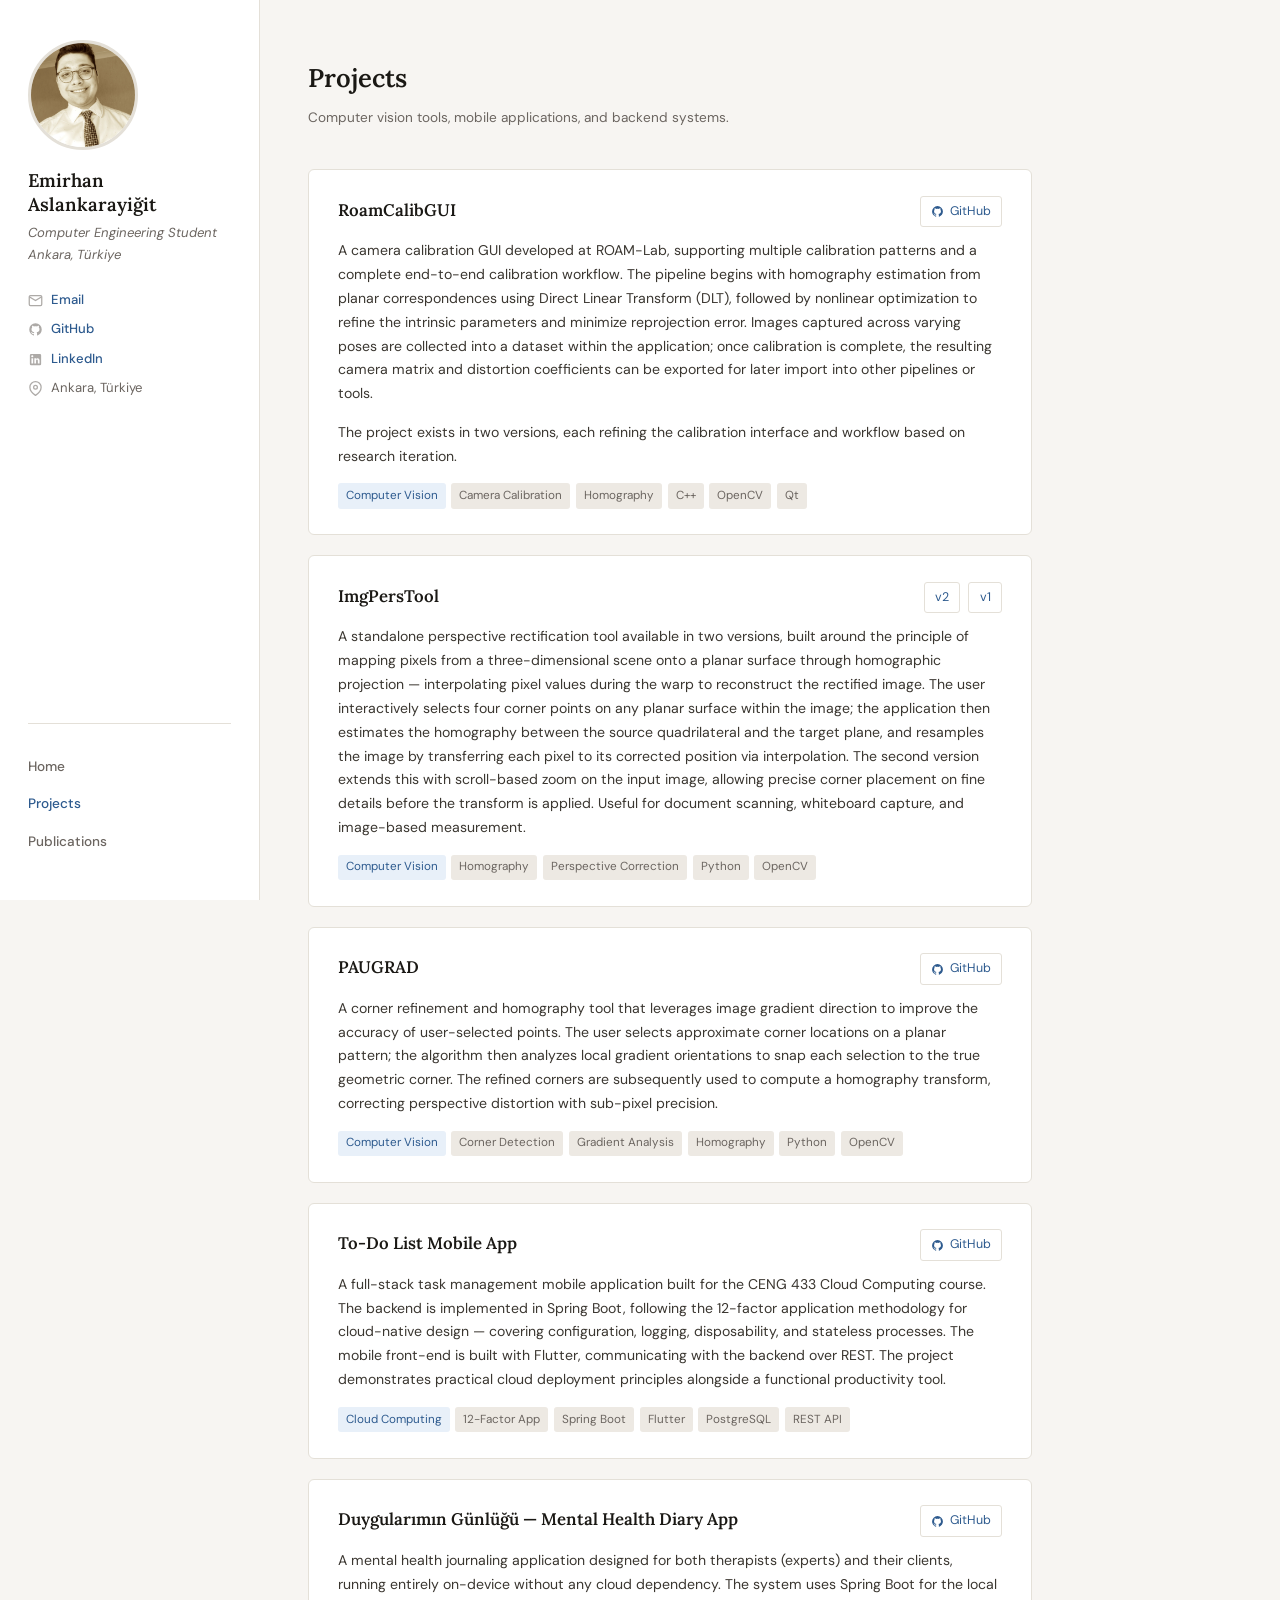
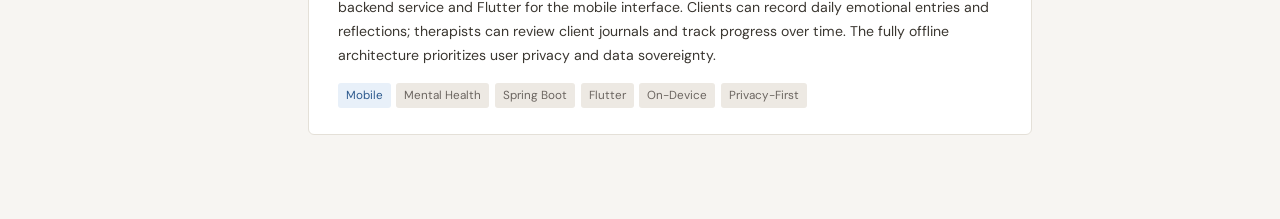
==== projects.html @ c0ad8ef3 "Update projects.html" ====
<!DOCTYPE html>
<html lang="en">
<head>
  <meta charset="UTF-8" />
  <meta name="viewport" content="width=device-width, initial-scale=1.0" />
  <title>Projects — Emirhan Aslankarayiğit</title>
  <link rel="preconnect" href="https://fonts.googleapis.com" />
  <link href="https://fonts.googleapis.com/css2?family=Lora:ital,wght@0,400;0,600;1,400&family=DM+Sans:wght@300;400;500&display=swap" rel="stylesheet" />
  <style>
    *, *::before, *::after { box-sizing: border-box; margin: 0; padding: 0; }

    :root {
      --bg: #f7f5f2;
      --surface: #ffffff;
      --border: #e4e0d8;
      --text: #1a1814;
      --muted: #6b6560;
      --accent: #2d5a8e;
      --accent-light: #e8f0f9;
      --tag-bg: #ede9e3;
      --radius: 6px;
      --sidebar-w: 260px;
    }

    html { scroll-behavior: smooth; }

    body {
      font-family: 'DM Sans', sans-serif;
      background: var(--bg);
      color: var(--text);
      font-size: 15px;
      line-height: 1.7;
    }

    .layout {
      display: grid;
      grid-template-columns: var(--sidebar-w) 1fr;
      min-height: 100vh;
    }

    /* Sidebar */
    .sidebar {
      position: sticky;
      top: 0;
      height: 100vh;
      overflow-y: auto;
      background: var(--surface);
      border-right: 1px solid var(--border);
      padding: 2.5rem 1.75rem;
      display: flex;
      flex-direction: column;
    }

    .profile-photo {
      width: 110px;
      height: 110px;
      border-radius: 50%;
      object-fit: cover;
      object-position: top center;
      border: 3px solid var(--border);
      margin-bottom: 1.2rem;
    }

    .profile-photo-placeholder {
      width: 110px;
      height: 110px;
      border-radius: 50%;
      background: var(--tag-bg);
      border: 3px solid var(--border);
      margin-bottom: 1.2rem;
      display: flex;
      align-items: center;
      justify-content: center;
      font-size: 2rem;
      color: var(--muted);
    }

    .sidebar h1 {
      font-family: 'Lora', serif;
      font-size: 1.15rem;
      font-weight: 600;
      line-height: 1.3;
      margin-bottom: 0.3rem;
    }

    .sidebar .role {
      font-size: 0.82rem;
      color: var(--muted);
      margin-bottom: 1.4rem;
      font-style: italic;
    }

    .sidebar-links {
      list-style: none;
      margin-bottom: 2rem;
      display: flex;
      flex-direction: column;
      gap: 0.45rem;
    }

    .sidebar-links li {
      display: flex;
      align-items: center;
      gap: 0.5rem;
      font-size: 0.82rem;
      color: var(--muted);
    }

    .sidebar-links li a {
      color: var(--accent);
      text-decoration: none;
      font-weight: 500;
    }
    .sidebar-links li a:hover { text-decoration: underline; }
    .sidebar-links .icon { width: 15px; flex-shrink: 0; opacity: 0.55; }

    .nav {
      margin-top: auto;
      padding-top: 1.5rem;
      border-top: 1px solid var(--border);
    }

    .nav a {
      display: block;
      padding: 0.45rem 0;
      font-size: 0.85rem;
      font-weight: 500;
      color: var(--muted);
      text-decoration: none;
      transition: color 0.2s;
    }
    .nav a:hover, .nav a.active { color: var(--accent); }

    /* Main */
    main { padding: 3.5rem 3rem 4rem; max-width: 820px; }

    .page-title {
      font-family: 'Lora', serif;
      font-size: 1.6rem;
      font-weight: 600;
      margin-bottom: 0.4rem;
    }

    .page-subtitle {
      font-size: 0.85rem;
      color: var(--muted);
      margin-bottom: 2.5rem;
    }

    /* Project cards */
    .project {
      background: var(--surface);
      border: 1px solid var(--border);
      border-radius: var(--radius);
      padding: 1.6rem 1.8rem;
      margin-bottom: 1.25rem;
      scroll-margin-top: 2rem;
      transition: border-color 0.2s;
    }
    .project:hover { border-color: #c0bbb3; }

    .project-header {
      display: flex;
      align-items: flex-start;
      justify-content: space-between;
      gap: 1rem;
      margin-bottom: 0.75rem;
    }

    .project-title {
      font-family: 'Lora', serif;
      font-size: 1.05rem;
      font-weight: 600;
    }

    .project-github {
      flex-shrink: 0;
      display: flex;
      align-items: center;
      gap: 0.35rem;
      font-size: 0.78rem;
      color: var(--accent);
      text-decoration: none;
      border: 1px solid var(--border);
      border-radius: 3px;
      padding: 0.25rem 0.65rem;
      transition: border-color 0.2s, background 0.2s;
    }
    .project-github:hover { border-color: var(--accent); background: var(--accent-light); }

    .project-desc {
      font-size: 0.88rem;
      color: #3a3630;
      line-height: 1.7;
      margin-bottom: 0.9rem;
    }

    .project-tags {
      display: flex;
      flex-wrap: wrap;
      gap: 0.35rem;
    }

    .tag {
      background: var(--tag-bg);
      color: var(--muted);
      font-size: 0.73rem;
      padding: 0.18rem 0.5rem;
      border-radius: 3px;
    }

    .tag.accent {
      background: var(--accent-light);
      color: var(--accent);
    }

    .version-links {
      margin-top: 0.7rem;
      display: flex;
      gap: 0.5rem;
      flex-wrap: wrap;
    }

    .version-link {
      font-size: 0.77rem;
      color: var(--accent);
      text-decoration: none;
      border: 1px solid var(--border);
      padding: 0.2rem 0.55rem;
      border-radius: 3px;
      transition: border-color 0.2s;
    }
    .version-link:hover { border-color: var(--accent); }

    /* Responsive */
    @media (max-width: 780px) {
      .layout { grid-template-columns: 1fr; }
      .sidebar {
        position: static;
        height: auto;
        border-right: none;
        border-bottom: 1px solid var(--border);
        flex-direction: row;
        flex-wrap: wrap;
        align-items: center;
        gap: 1rem;
        padding: 1.5rem;
      }
      .nav { margin-top: 0; padding-top: 0; border-top: none; display: flex; gap: 1rem; flex-wrap: wrap; }
      main { padding: 2rem 1.5rem; }
    }
  </style>
</head>
<body>
<div class="layout">

  <aside class="sidebar">
    <img src="Photo.jpg" alt="Emirhan Aslankarayiğit" class="profile-photo"
         onerror="this.style.display='none'; document.getElementById('photo-placeholder').style.display='flex';" />
    <div class="profile-photo-placeholder" id="photo-placeholder" style="display:none;">E</div>

    <h1>Emirhan Aslankarayiğit</h1>
    <p class="role">Computer Engineering Student<br>Ankara, Türkiye</p>

    <ul class="sidebar-links">
      <li>
        <svg class="icon" viewBox="0 0 24 24" fill="none" stroke="currentColor" stroke-width="2"><path d="M20 4H4c-1.1 0-2 .9-2 2v12c0 1.1.9 2 2 2h16c1.1 0 2-.9 2-2V6c0-1.1-.9-2-2-2z"/><polyline points="22,6 12,12 2,6"/></svg>
        <a href="mailto:aslankarayigitemirhan@gmail.com">Email</a>
      </li>
      <li>
        <svg class="icon" viewBox="0 0 24 24" fill="currentColor"><path d="M12 2A10 10 0 002 12c0 4.42 2.87 8.17 6.84 9.5.5.08.66-.23.66-.5v-1.69c-2.77.6-3.36-1.34-3.36-1.34-.46-1.16-1.11-1.47-1.11-1.47-.91-.62.07-.6.07-.6 1 .07 1.53 1.03 1.53 1.03.87 1.52 2.34 1.07 2.91.83.09-.65.35-1.09.63-1.34-2.22-.25-4.55-1.11-4.55-4.92 0-1.11.38-2 1.03-2.71-.1-.25-.45-1.29.1-2.64 0 0 .84-.27 2.75 1.02.79-.22 1.65-.33 2.5-.33.85 0 1.71.11 2.5.33 1.91-1.29 2.75-1.02 2.75-1.02.55 1.35.2 2.39.1 2.64.65.71 1.03 1.6 1.03 2.71 0 3.82-2.34 4.66-4.57 4.91.36.31.69.92.69 1.85V21c0 .27.16.59.67.5C19.14 20.16 22 16.42 22 12A10 10 0 0012 2z"/></svg>
        <a href="https://github.com/aslankarayigitemirhan" target="_blank">GitHub</a>
      </li>
      <li>
        <svg class="icon" viewBox="0 0 24 24" fill="currentColor"><path d="M19 3a2 2 0 012 2v14a2 2 0 01-2 2H5a2 2 0 01-2-2V5a2 2 0 012-2h14m-.5 15.5v-5.3a3.26 3.26 0 00-3.26-3.26c-.85 0-1.84.52-2.32 1.3v-1.11h-2.79v8.37h2.79v-4.93c0-.77.62-1.4 1.39-1.4a1.4 1.4 0 011.4 1.4v4.93h2.79M6.88 8.56a1.68 1.68 0 001.68-1.68c0-.93-.75-1.69-1.68-1.69a1.69 1.69 0 00-1.69 1.69c0 .93.76 1.68 1.69 1.68m1.39 9.94v-8.37H5.5v8.37h2.77z"/></svg>
        <a href="https://linkedin.com/in/aslankarayigitemirhan" target="_blank">LinkedIn</a>
      </li>
      <li>
        <svg class="icon" viewBox="0 0 24 24" fill="none" stroke="currentColor" stroke-width="2"><path d="M21 10c0 7-9 13-9 13s-9-6-9-13a9 9 0 0118 0z"/><circle cx="12" cy="10" r="3"/></svg>
        Ankara, Türkiye
      </li>
    </ul>

    <nav class="nav">
      <a href="index.html">Home</a>
      <a href="projects.html" class="active">Projects</a>
      <a href="publications.html">Publications</a>
    </nav>
  </aside>

  <main>
    <h1 class="page-title">Projects</h1>
    <p class="page-subtitle">Computer vision tools, mobile applications, and backend systems.</p>

    <!-- RoamCalibGUI -->
    <div class="project" id="roamcalibgui">
      <div class="project-header">
        <div class="project-title">RoamCalibGUI</div>
        <a class="project-github" href="https://github.com/aslankarayigitemirhan/RoamCalibGUI" target="_blank">
          <svg width="13" height="13" viewBox="0 0 24 24" fill="currentColor"><path d="M12 2A10 10 0 002 12c0 4.42 2.87 8.17 6.84 9.5.5.08.66-.23.66-.5v-1.69c-2.77.6-3.36-1.34-3.36-1.34-.46-1.16-1.11-1.47-1.11-1.47-.91-.62.07-.6.07-.6 1 .07 1.53 1.03 1.53 1.03.87 1.52 2.34 1.07 2.91.83.09-.65.35-1.09.63-1.34-2.22-.25-4.55-1.11-4.55-4.92 0-1.11.38-2 1.03-2.71-.1-.25-.45-1.29.1-2.64 0 0 .84-.27 2.75 1.02.79-.22 1.65-.33 2.5-.33.85 0 1.71.11 2.5.33 1.91-1.29 2.75-1.02 2.75-1.02.55 1.35.2 2.39.1 2.64.65.71 1.03 1.6 1.03 2.71 0 3.82-2.34 4.66-4.57 4.91.36.31.69.92.69 1.85V21c0 .27.16.59.67.5C19.14 20.16 22 16.42 22 12A10 10 0 0012 2z"/></svg>
          GitHub
        </a>
      </div>
      <p class="project-desc">
A camera calibration GUI developed at ROAM-Lab, supporting multiple calibration patterns and a complete end-to-end calibration workflow. The pipeline begins with homography estimation from planar correspondences using Direct Linear Transform (DLT), followed by nonlinear optimization to refine the intrinsic parameters and minimize reprojection error. Images captured across varying poses are collected into a dataset within the application; once calibration is complete, the resulting camera matrix and distortion coefficients can be exported for later import into other pipelines or tools.      </p>
      <p class="project-desc">
        The project exists in two versions, each refining the calibration interface and workflow based on research iteration.
      </p>
      <div class="project-tags">
        <span class="tag accent">Computer Vision</span>
        <span class="tag">Camera Calibration</span>
        <span class="tag">Homography</span>
        <span class="tag">C++</span>
        <span class="tag">OpenCV</span>
        <span class="tag">Qt</span>
      </div>
    </div>

    <!-- ImgPersTool -->
    <div class="project" id="imgperstool">
      <div class="project-header">
        <div class="project-title">ImgPersTool</div>
        <div style="display:flex;gap:0.5rem;">
          <a class="project-github" href="https://github.com/aslankarayigitemirhan/ImgPersTool_v2" target="_blank">v2</a>
          <a class="project-github" href="https://github.com/aslankarayigitemirhan/ImgPersTool_v1" target="_blank">v1</a>
        </div>
      </div>
      <p class="project-desc">
A standalone perspective rectification tool available in two versions, built around the principle of mapping pixels from a three-dimensional scene onto a planar surface through homographic projection — interpolating pixel values during the warp to reconstruct the rectified image. The user interactively selects four corner points on any planar surface within the image; the application then estimates the homography between the source quadrilateral and the target plane, and resamples the image by transferring each pixel to its corrected position via interpolation. The second version extends this with scroll-based zoom on the input image, allowing precise corner placement on fine details before the transform is applied. Useful for document scanning, whiteboard capture, and image-based measurement.      </p>
      <div class="project-tags">
        <span class="tag accent">Computer Vision</span>
        <span class="tag">Homography</span>
        <span class="tag">Perspective Correction</span>
        <span class="tag">Python</span>
        <span class="tag">OpenCV</span>
      </div>
    </div>

    <!-- PAUGRAD -->
    <div class="project" id="paugrad">
      <div class="project-header">
        <div class="project-title">PAUGRAD</div>
        <a class="project-github" href="https://github.com/aslankarayigitemirhan/PAUGRAD" target="_blank">
          <svg width="13" height="13" viewBox="0 0 24 24" fill="currentColor"><path d="M12 2A10 10 0 002 12c0 4.42 2.87 8.17 6.84 9.5.5.08.66-.23.66-.5v-1.69c-2.77.6-3.36-1.34-3.36-1.34-.46-1.16-1.11-1.47-1.11-1.47-.91-.62.07-.6.07-.6 1 .07 1.53 1.03 1.53 1.03.87 1.52 2.34 1.07 2.91.83.09-.65.35-1.09.63-1.34-2.22-.25-4.55-1.11-4.55-4.92 0-1.11.38-2 1.03-2.71-.1-.25-.45-1.29.1-2.64 0 0 .84-.27 2.75 1.02.79-.22 1.65-.33 2.5-.33.85 0 1.71.11 2.5.33 1.91-1.29 2.75-1.02 2.75-1.02.55 1.35.2 2.39.1 2.64.65.71 1.03 1.6 1.03 2.71 0 3.82-2.34 4.66-4.57 4.91.36.31.69.92.69 1.85V21c0 .27.16.59.67.5C19.14 20.16 22 16.42 22 12A10 10 0 0012 2z"/></svg>
          GitHub
        </a>
      </div>
      <p class="project-desc">
        A corner refinement and homography tool that leverages image gradient direction to improve the accuracy of user-selected points. The user selects approximate corner locations on a planar pattern; the algorithm then analyzes local gradient orientations to snap each selection to the true geometric corner. The refined corners are subsequently used to compute a homography transform, correcting perspective distortion with sub-pixel precision.
      </p>
      <div class="project-tags">
        <span class="tag accent">Computer Vision</span>
        <span class="tag">Corner Detection</span>
        <span class="tag">Gradient Analysis</span>
        <span class="tag">Homography</span>
        <span class="tag">Python</span>
        <span class="tag">OpenCV</span>
      </div>
    </div>

    <!-- To-Do List -->
    <div class="project" id="todoapp">
      <div class="project-header">
        <div class="project-title">To-Do List Mobile App</div>
        <a class="project-github" href="https://github.com/aslankarayigitemirhan/To-Do-List-Mobile-App" target="_blank">
          <svg width="13" height="13" viewBox="0 0 24 24" fill="currentColor"><path d="M12 2A10 10 0 002 12c0 4.42 2.87 8.17 6.84 9.5.5.08.66-.23.66-.5v-1.69c-2.77.6-3.36-1.34-3.36-1.34-.46-1.16-1.11-1.47-1.11-1.47-.91-.62.07-.6.07-.6 1 .07 1.53 1.03 1.53 1.03.87 1.52 2.34 1.07 2.91.83.09-.65.35-1.09.63-1.34-2.22-.25-4.55-1.11-4.55-4.92 0-1.11.38-2 1.03-2.71-.1-.25-.45-1.29.1-2.64 0 0 .84-.27 2.75 1.02.79-.22 1.65-.33 2.5-.33.85 0 1.71.11 2.5.33 1.91-1.29 2.75-1.02 2.75-1.02.55 1.35.2 2.39.1 2.64.65.71 1.03 1.6 1.03 2.71 0 3.82-2.34 4.66-4.57 4.91.36.31.69.92.69 1.85V21c0 .27.16.59.67.5C19.14 20.16 22 16.42 22 12A10 10 0 0012 2z"/></svg>
          GitHub
        </a>
      </div>
      <p class="project-desc">
        A full-stack task management mobile application built for the CENG 433 Cloud Computing course. The backend is implemented in Spring Boot, following the 12-factor application methodology for cloud-native design — covering configuration, logging, disposability, and stateless processes. The mobile front-end is built with Flutter, communicating with the backend over REST. The project demonstrates practical cloud deployment principles alongside a functional productivity tool.
      </p>
      <div class="project-tags">
        <span class="tag accent">Cloud Computing</span>
        <span class="tag">12-Factor App</span>
        <span class="tag">Spring Boot</span>
        <span class="tag">Flutter</span>
        <span class="tag">PostgreSQL</span>
        <span class="tag">REST API</span>
      </div>
    </div>

    <!-- Expert-Client / Diary -->
    <div class="project" id="diary">
      <div class="project-header">
        <div class="project-title">Duygularımın Günlüğü — Mental Health Diary App</div>
        <a class="project-github" href="https://github.com/aslankarayigitemirhan/Expert---Client-Project" target="_blank">
          <svg width="13" height="13" viewBox="0 0 24 24" fill="currentColor"><path d="M12 2A10 10 0 002 12c0 4.42 2.87 8.17 6.84 9.5.5.08.66-.23.66-.5v-1.69c-2.77.6-3.36-1.34-3.36-1.34-.46-1.16-1.11-1.47-1.11-1.47-.91-.62.07-.6.07-.6 1 .07 1.53 1.03 1.53 1.03.87 1.52 2.34 1.07 2.91.83.09-.65.35-1.09.63-1.34-2.22-.25-4.55-1.11-4.55-4.92 0-1.11.38-2 1.03-2.71-.1-.25-.45-1.29.1-2.64 0 0 .84-.27 2.75 1.02.79-.22 1.65-.33 2.5-.33.85 0 1.71.11 2.5.33 1.91-1.29 2.75-1.02 2.75-1.02.55 1.35.2 2.39.1 2.64.65.71 1.03 1.6 1.03 2.71 0 3.82-2.34 4.66-4.57 4.91.36.31.69.92.69 1.85V21c0 .27.16.59.67.5C19.14 20.16 22 16.42 22 12A10 10 0 0012 2z"/></svg>
          GitHub
        </a>
      </div>
      <p class="project-desc">
        A mental health journaling application designed for both therapists (experts) and their clients, running entirely on-device without any cloud dependency. The system uses Spring Boot for the local backend service and Flutter for the mobile interface. Clients can record daily emotional entries and reflections; therapists can review client journals and track progress over time. The fully offline architecture prioritizes user privacy and data sovereignty.
      </p>
      <div class="project-tags">
        <span class="tag accent">Mobile</span>
        <span class="tag">Mental Health</span>
        <span class="tag">Spring Boot</span>
        <span class="tag">Flutter</span>
        <span class="tag">On-Device</span>
        <span class="tag">Privacy-First</span>
      </div>
    </div>

  </main>
</div>
</body>
</html>
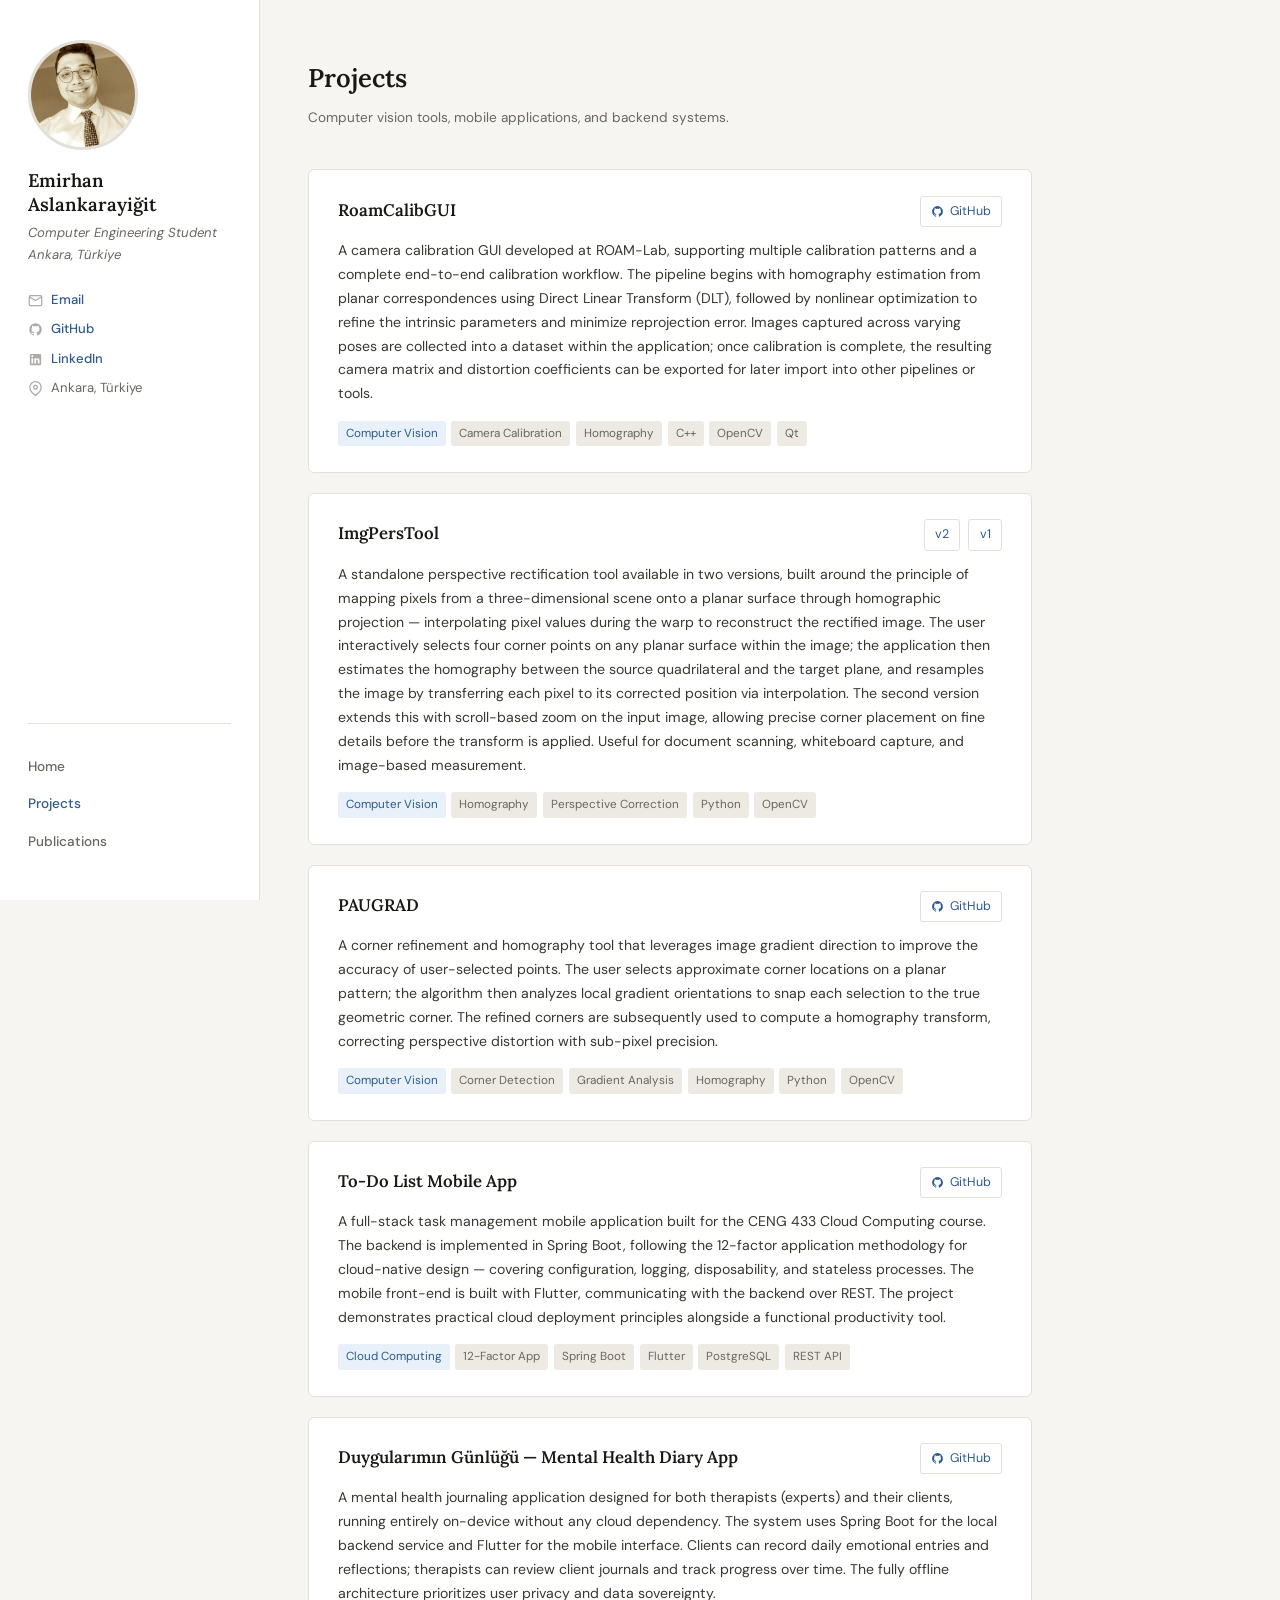
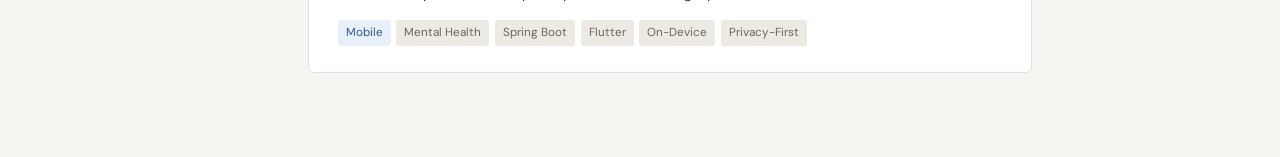
==== commit f6e6ad04: "Update projects.html" ====
--- a/projects.html
+++ b/projects.html
@@ -273,7 +273,7 @@
       </li>
       <li>
         <svg class="icon" viewBox="0 0 24 24" fill="currentColor"><path d="M19 3a2 2 0 012 2v14a2 2 0 01-2 2H5a2 2 0 01-2-2V5a2 2 0 012-2h14m-.5 15.5v-5.3a3.26 3.26 0 00-3.26-3.26c-.85 0-1.84.52-2.32 1.3v-1.11h-2.79v8.37h2.79v-4.93c0-.77.62-1.4 1.39-1.4a1.4 1.4 0 011.4 1.4v4.93h2.79M6.88 8.56a1.68 1.68 0 001.68-1.68c0-.93-.75-1.69-1.68-1.69a1.69 1.69 0 00-1.69 1.69c0 .93.76 1.68 1.69 1.68m1.39 9.94v-8.37H5.5v8.37h2.77z"/></svg>
-        <a href="https://linkedin.com/in/aslankarayigitemirhan" target="_blank">LinkedIn</a>
+        <a href="https://www.linkedin.com/in/emirhan-aslankarayi%C4%9Fit-a869a1226/" target="_blank">LinkedIn</a>
       </li>
       <li>
         <svg class="icon" viewBox="0 0 24 24" fill="none" stroke="currentColor" stroke-width="2"><path d="M21 10c0 7-9 13-9 13s-9-6-9-13a9 9 0 0118 0z"/><circle cx="12" cy="10" r="3"/></svg>
@@ -303,9 +303,7 @@
       </div>
       <p class="project-desc">
 A camera calibration GUI developed at ROAM-Lab, supporting multiple calibration patterns and a complete end-to-end calibration workflow. The pipeline begins with homography estimation from planar correspondences using Direct Linear Transform (DLT), followed by nonlinear optimization to refine the intrinsic parameters and minimize reprojection error. Images captured across varying poses are collected into a dataset within the application; once calibration is complete, the resulting camera matrix and distortion coefficients can be exported for later import into other pipelines or tools.      </p>
-      <p class="project-desc">
-        The project exists in two versions, each refining the calibration interface and workflow based on research iteration.
-      </p>
+      
       <div class="project-tags">
         <span class="tag accent">Computer Vision</span>
         <span class="tag">Camera Calibration</span>
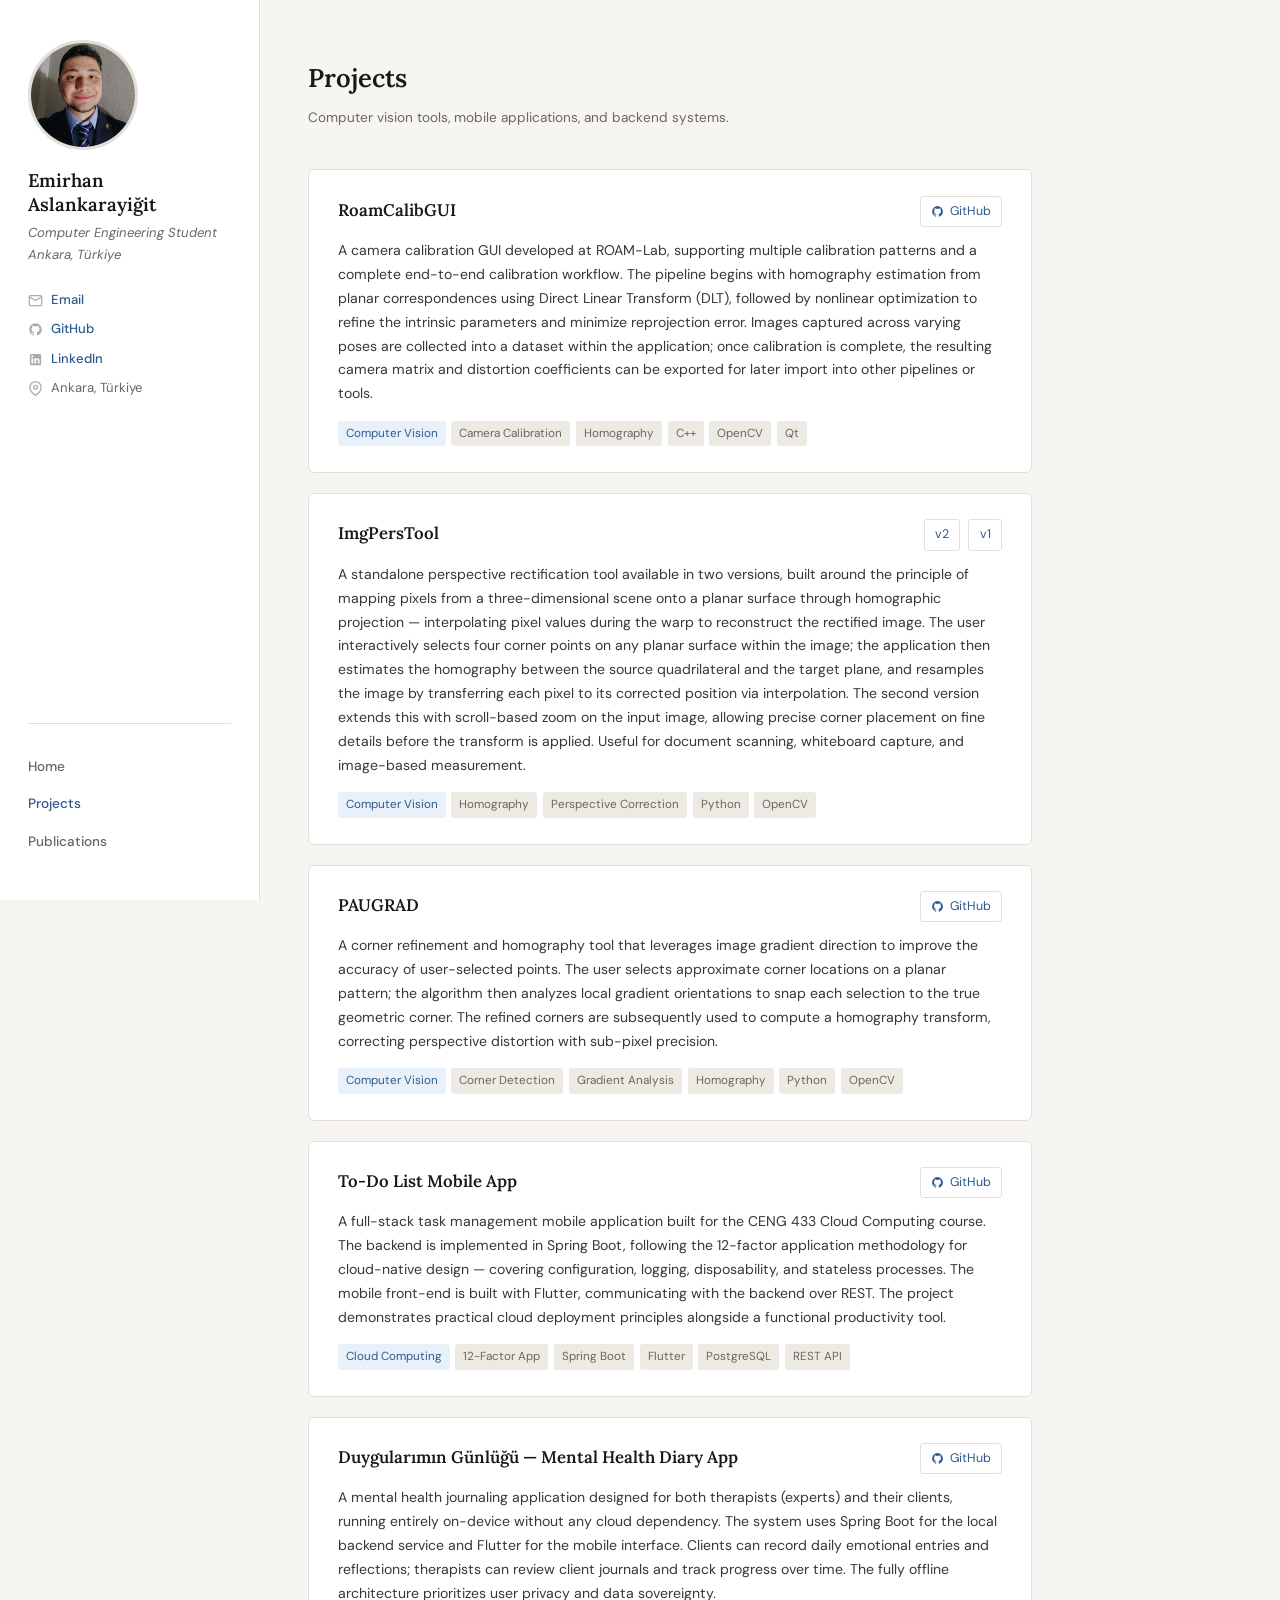
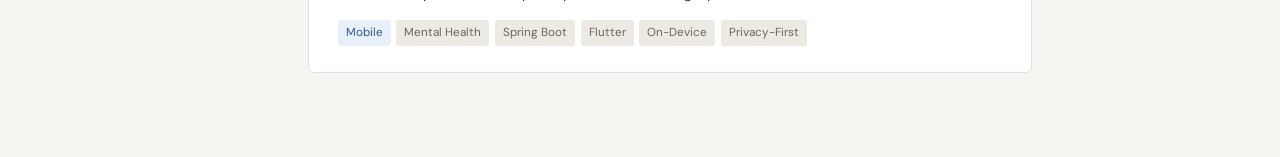
==== commit 604e5475: "Update projects.html" ====
--- a/projects.html
+++ b/projects.html
@@ -255,7 +255,7 @@
 <div class="layout">
 
   <aside class="sidebar">
-    <img src="Photo.jpg" alt="Emirhan Aslankarayiğit" class="profile-photo"
+    <img src="Photo.png" alt="Emirhan Aslankarayiğit" class="profile-photo"
          onerror="this.style.display='none'; document.getElementById('photo-placeholder').style.display='flex';" />
     <div class="profile-photo-placeholder" id="photo-placeholder" style="display:none;">E</div>
 
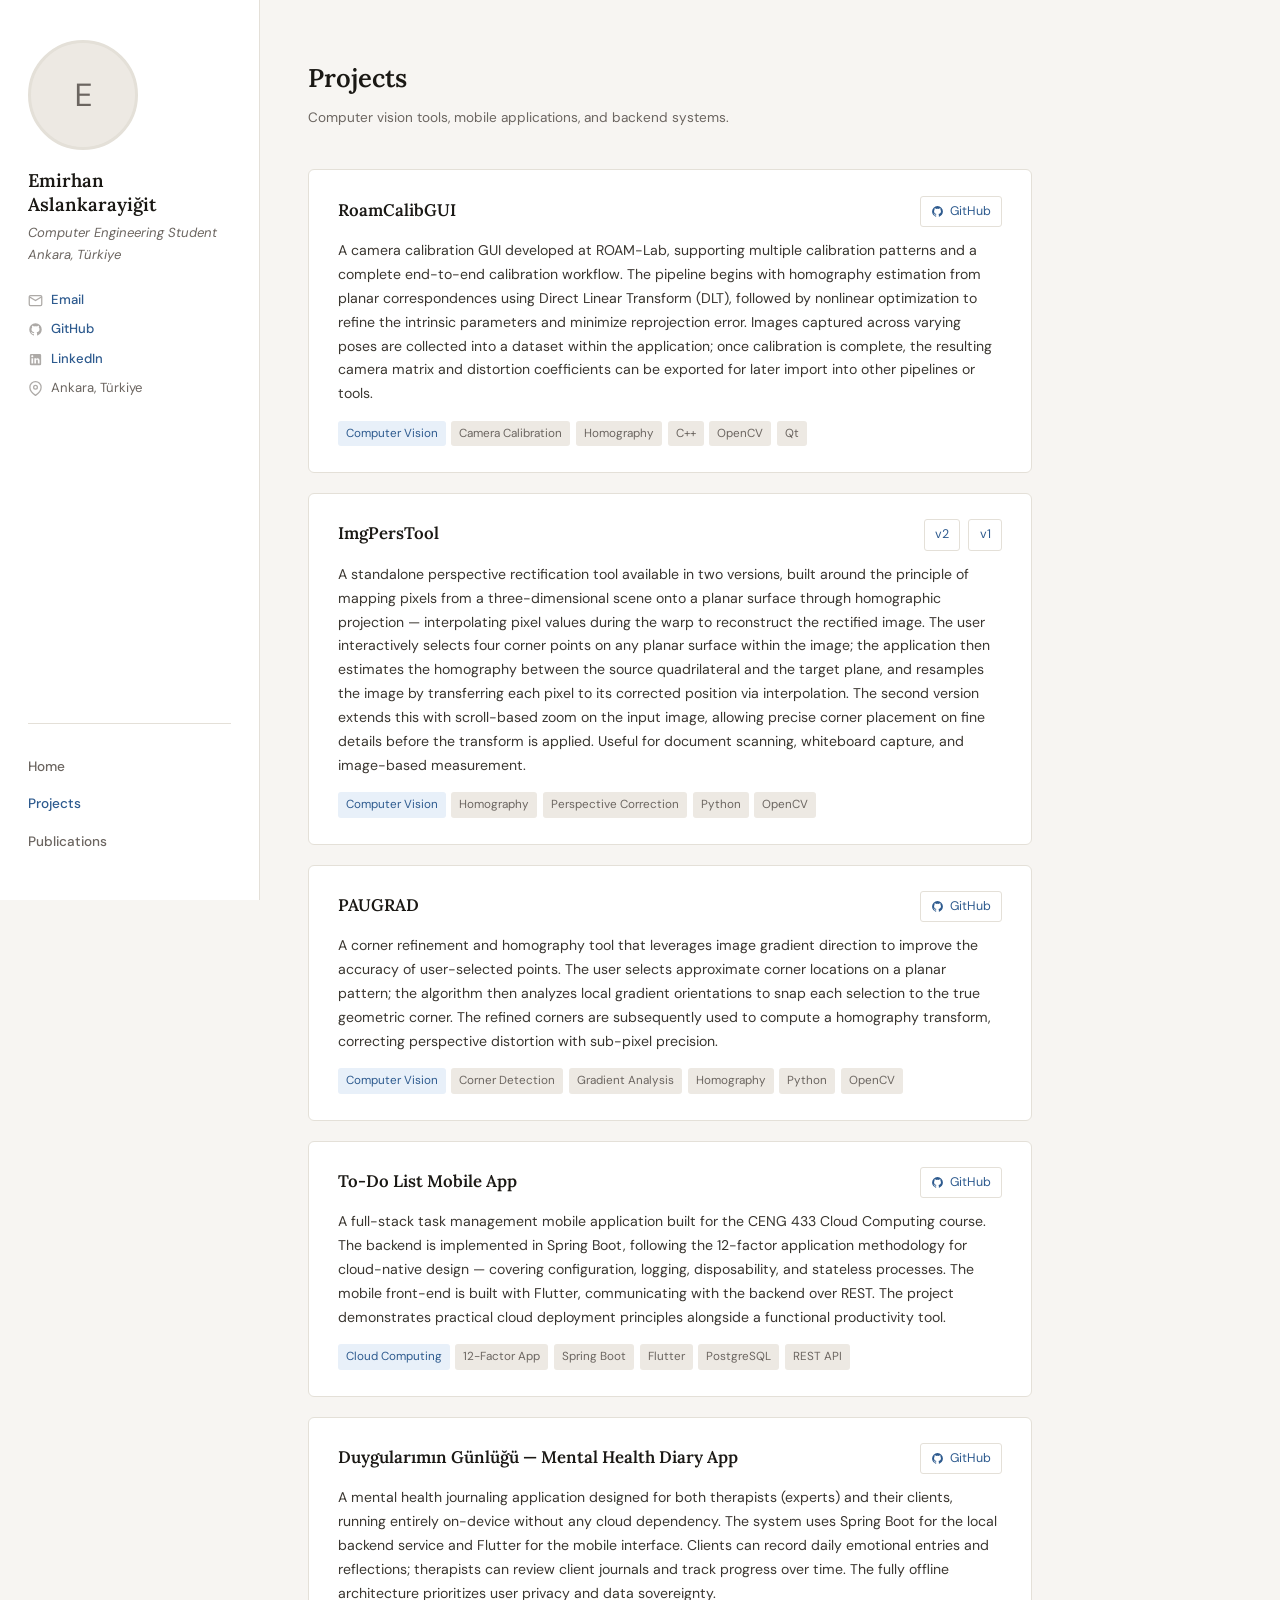
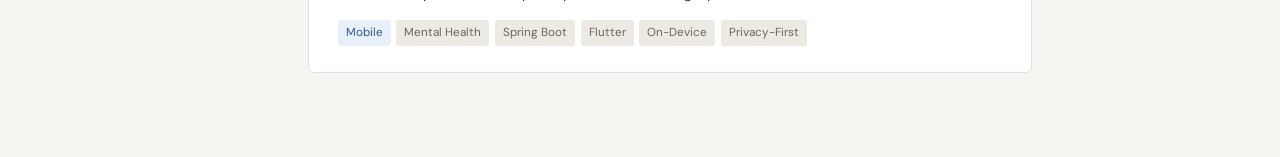
==== commit 79febc65: "Update profile photo source in projects.html" ====
--- a/projects.html
+++ b/projects.html
@@ -255,7 +255,7 @@
 <div class="layout">
 
   <aside class="sidebar">
-    <img src="Photo.png" alt="Emirhan Aslankarayiğit" class="profile-photo"
+    <img src="profile.jpg" alt="Emirhan Aslankarayiğit" class="profile-photo"
          onerror="this.style.display='none'; document.getElementById('photo-placeholder').style.display='flex';" />
     <div class="profile-photo-placeholder" id="photo-placeholder" style="display:none;">E</div>
 
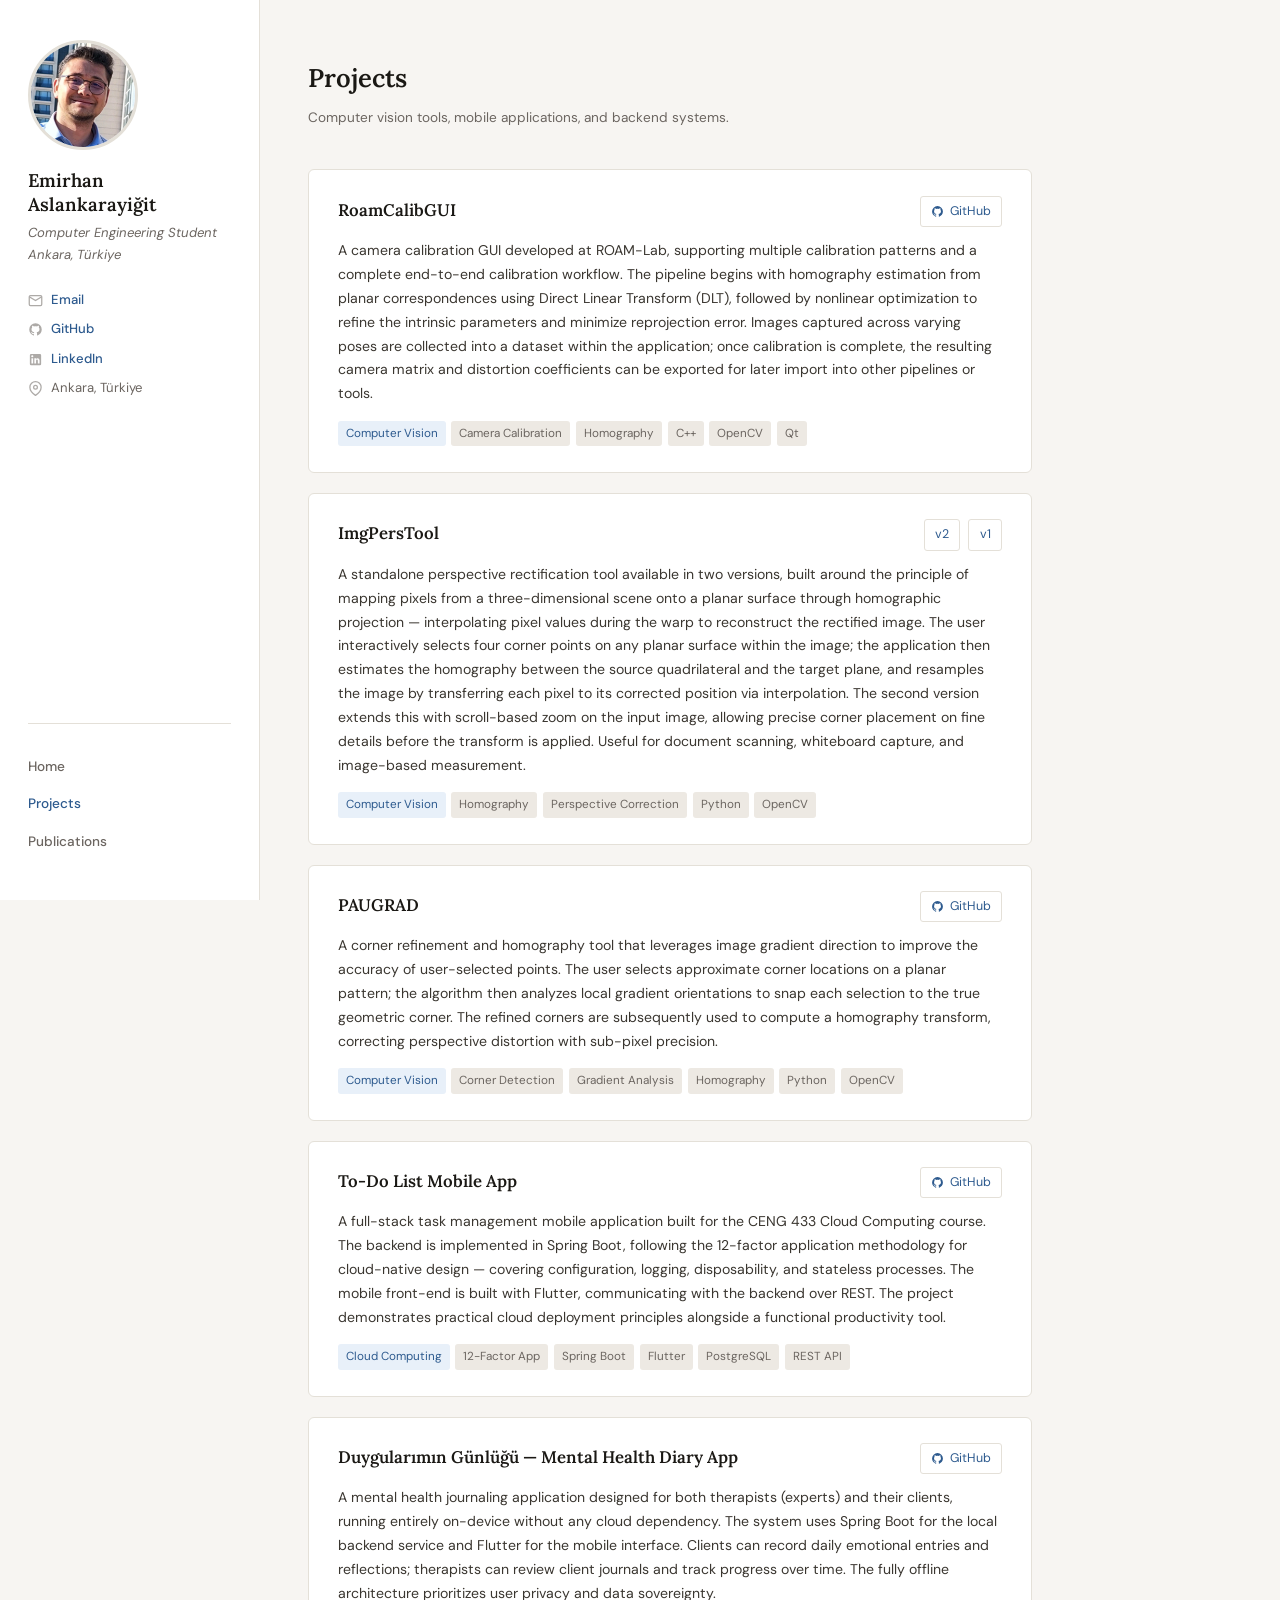
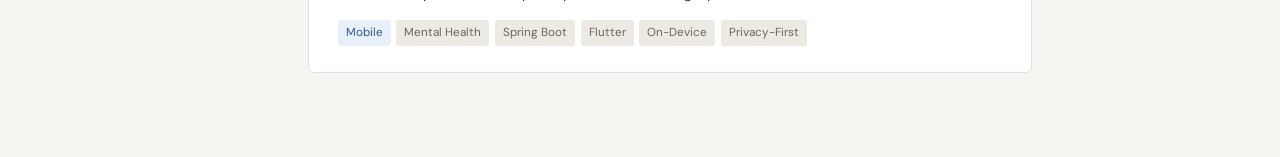
==== commit 02524482: "Update profile image source in projects.html" ====
--- a/projects.html
+++ b/projects.html
@@ -255,7 +255,7 @@
 <div class="layout">
 
   <aside class="sidebar">
-    <img src="profile.jpg" alt="Emirhan Aslankarayiğit" class="profile-photo"
+    <img src="profile.png" alt="Emirhan Aslankarayiğit" class="profile-photo"
          onerror="this.style.display='none'; document.getElementById('photo-placeholder').style.display='flex';" />
     <div class="profile-photo-placeholder" id="photo-placeholder" style="display:none;">E</div>
 
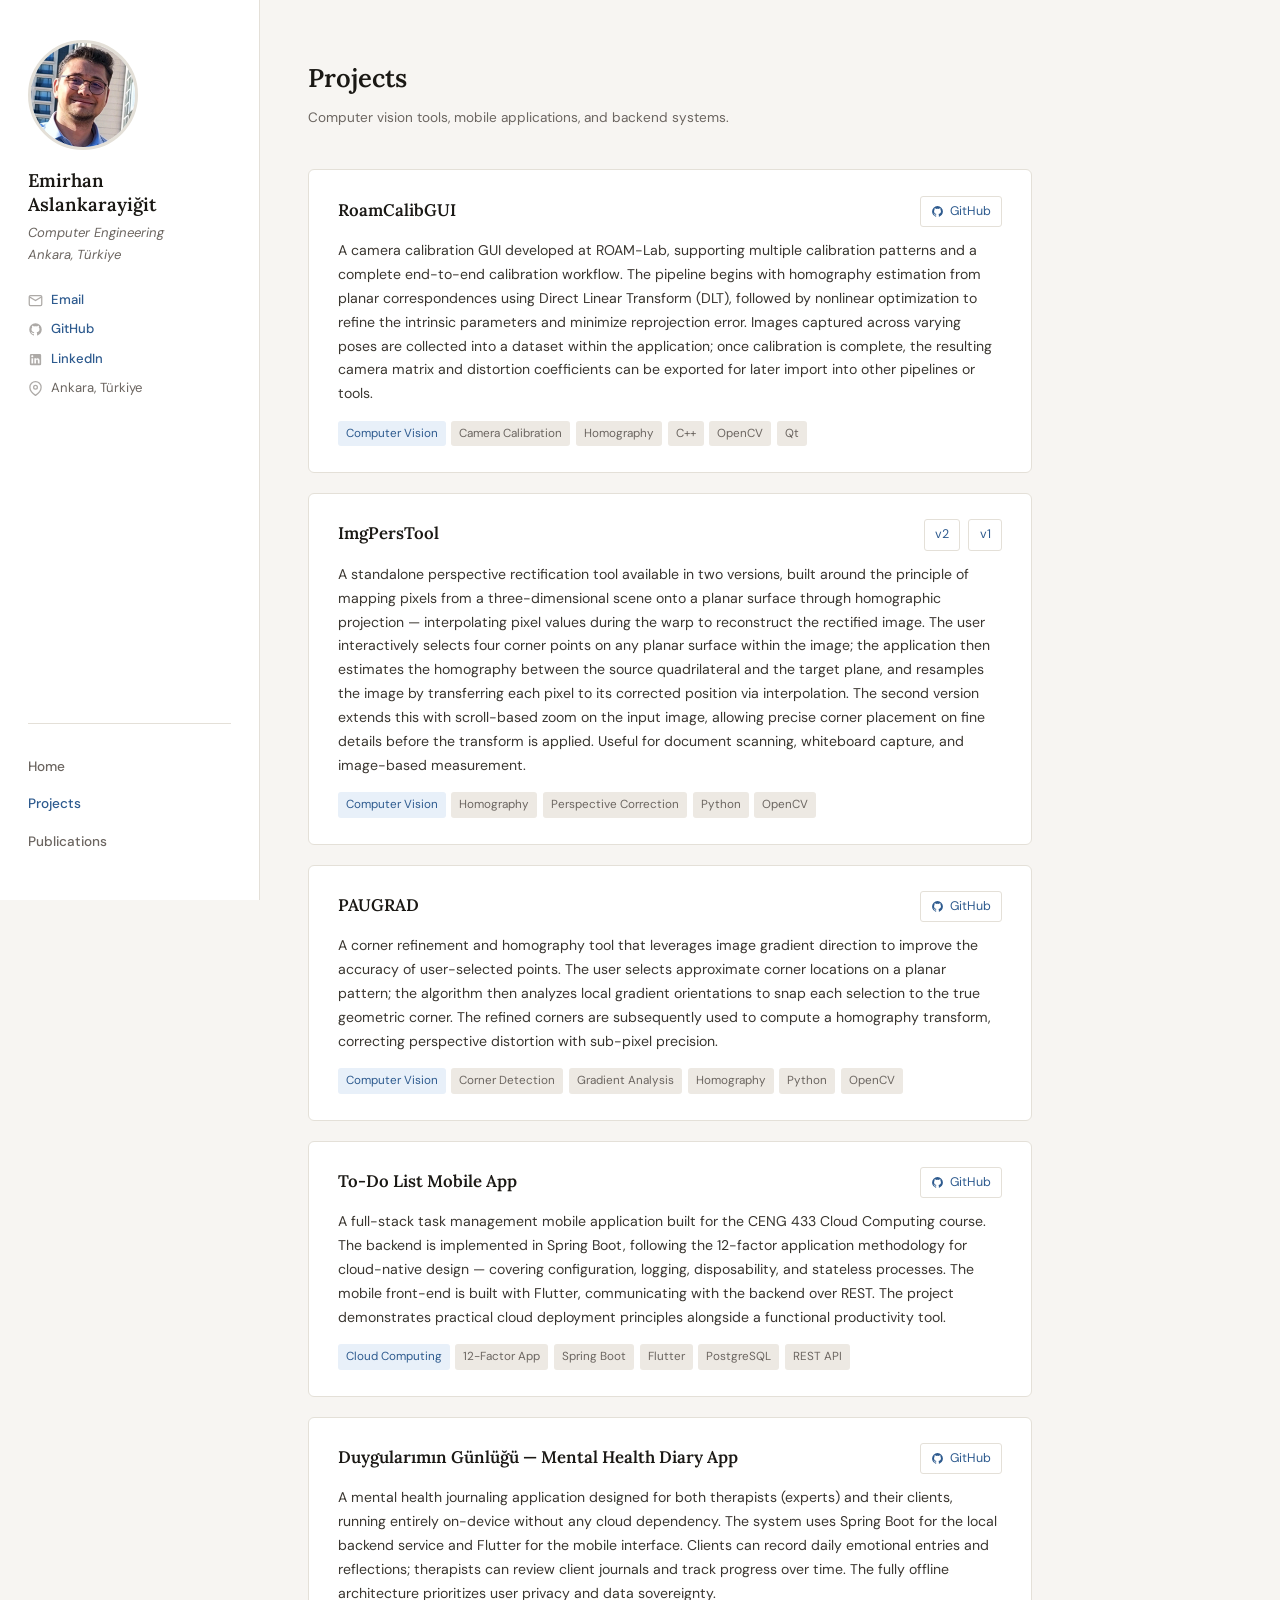
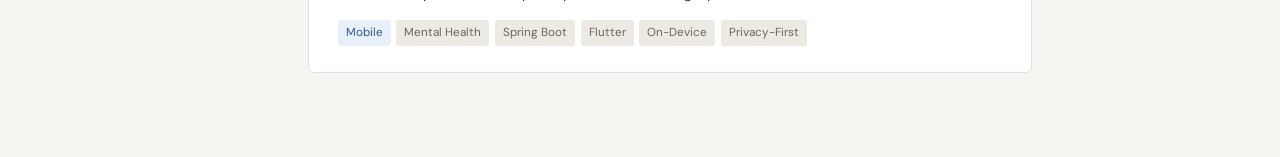
==== commit 9b371703: "Update role description in projects.html" ====
--- a/projects.html
+++ b/projects.html
@@ -260,7 +260,7 @@
     <div class="profile-photo-placeholder" id="photo-placeholder" style="display:none;">E</div>
 
     <h1>Emirhan Aslankarayiğit</h1>
-    <p class="role">Computer Engineering Student<br>Ankara, Türkiye</p>
+    <p class="role">Computer Engineering<br>Ankara, Türkiye</p>
 
     <ul class="sidebar-links">
       <li>
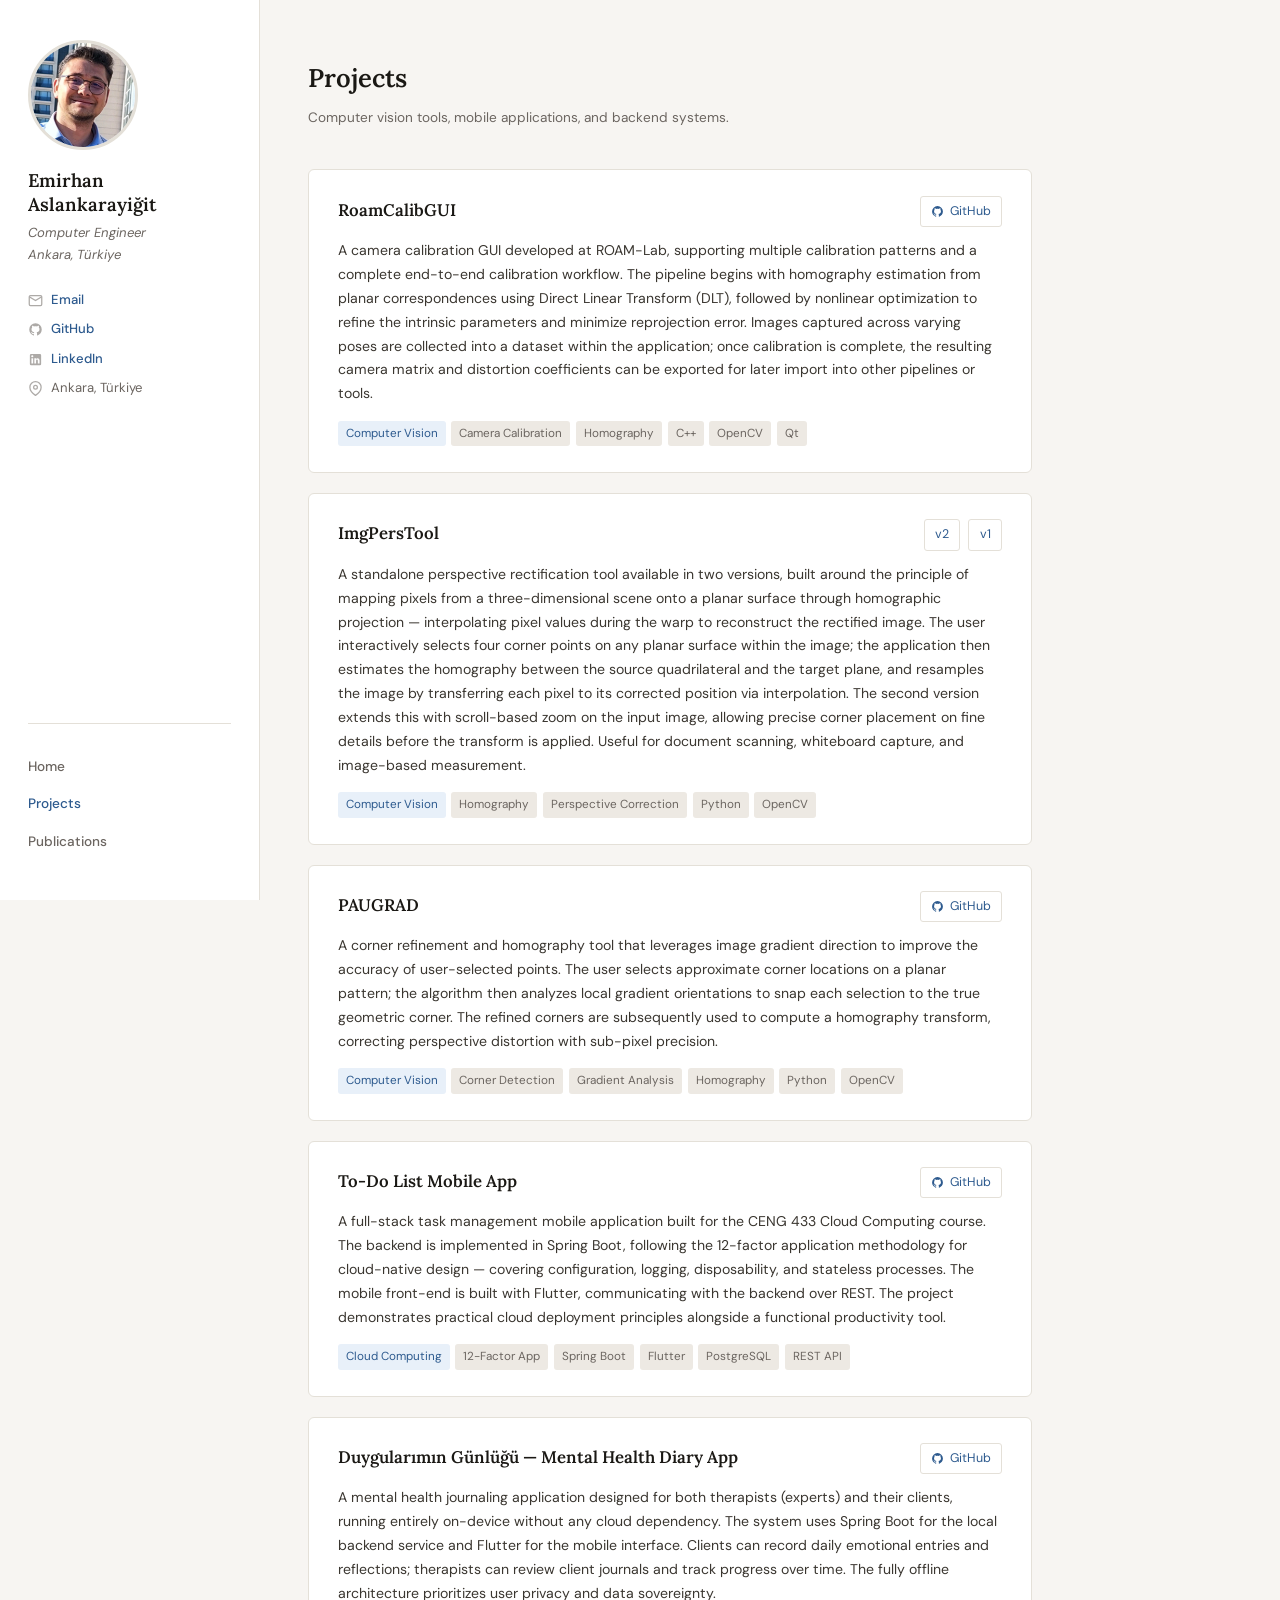
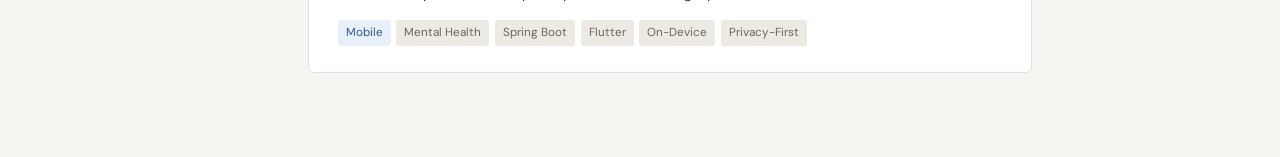
==== commit 24ad30aa: "Update role description from 'Computer Engineering' to 'Computer Engineer'" ====
--- a/projects.html
+++ b/projects.html
@@ -260,7 +260,7 @@
     <div class="profile-photo-placeholder" id="photo-placeholder" style="display:none;">E</div>
 
     <h1>Emirhan Aslankarayiğit</h1>
-    <p class="role">Computer Engineering<br>Ankara, Türkiye</p>
+    <p class="role">Computer Engineer<br>Ankara, Türkiye</p>
 
     <ul class="sidebar-links">
       <li>
